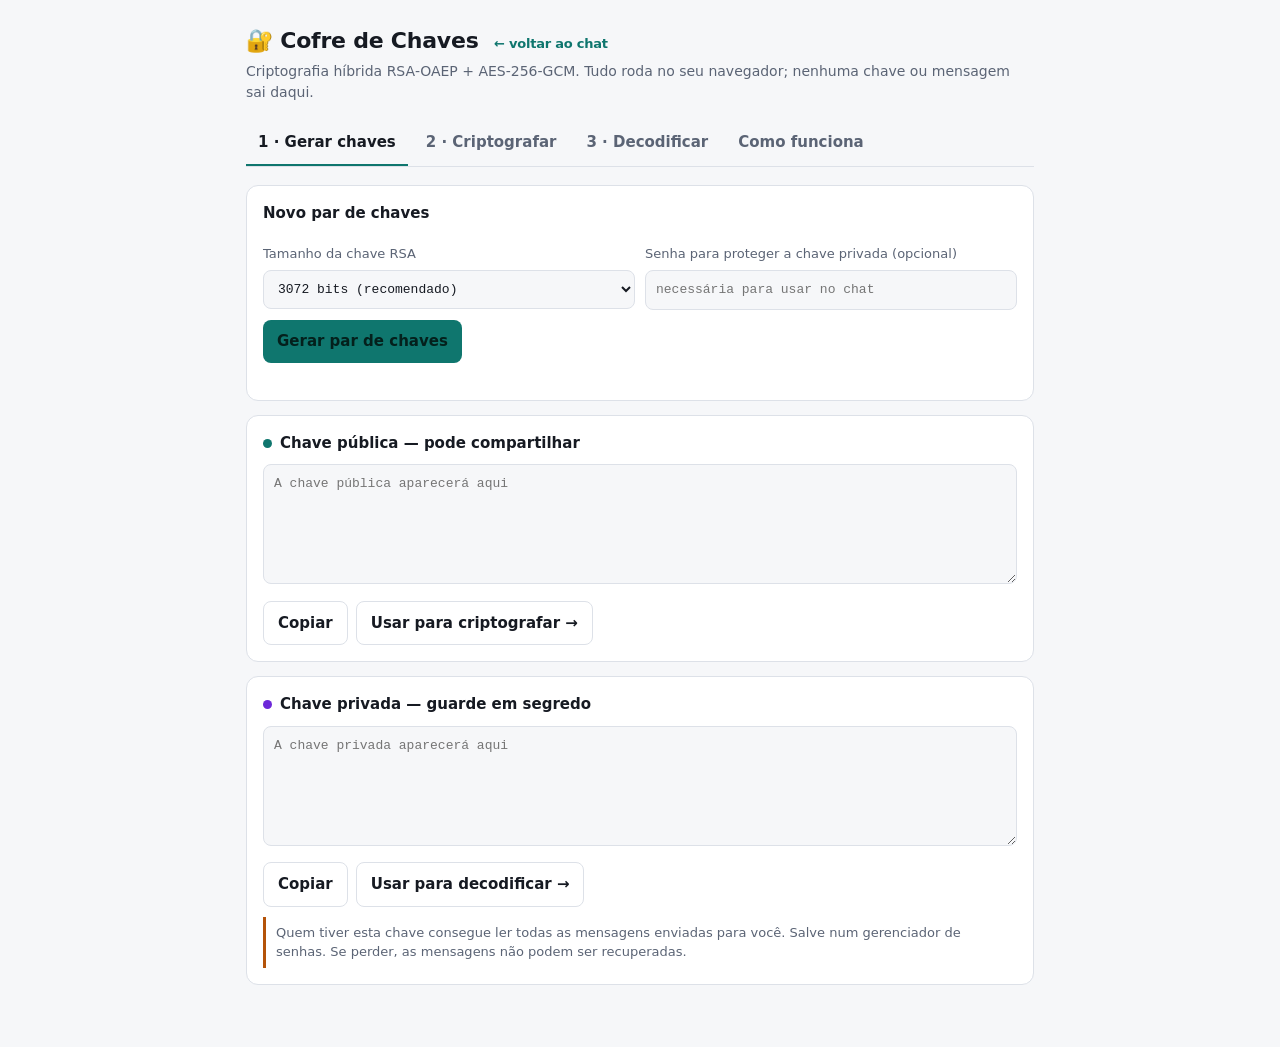
==== apps/chat-cifrado/public/chaves/index.html @ bc2c834f "Estrutura do repositório e app Chat Cifrado (Cloudflare Worker) - apps/<nome>/ por aplicação, cada u" ====
<!DOCTYPE html>
<html lang="pt-BR">
<head>
<meta charset="utf-8">
<meta name="viewport" content="width=device-width, initial-scale=1">
<title>Cofre de Chaves — criptografia pública/privada</title>
<style>
  :root{
    --bg:#0f1115; --panel:#171a21; --line:#2a2f3a; --text:#e7e9ee; --muted:#9aa3b2;
    --accent:#5eead4; --accent2:#a78bfa; --warn:#fbbf24; --err:#f87171; --ok:#4ade80;
    --mono: ui-monospace, SFMono-Regular, Menlo, Consolas, monospace;
  }
  @media (prefers-color-scheme: light){
    :root{ --bg:#f6f7f9; --panel:#ffffff; --line:#dde1e8; --text:#161a22; --muted:#5b6475;
      --accent:#0f766e; --accent2:#6d28d9; --warn:#b45309; --err:#b91c1c; --ok:#15803d; }
  }
  *{box-sizing:border-box}
  body{margin:0;background:var(--bg);color:var(--text);font:15px/1.5 system-ui,-apple-system,Segoe UI,Roboto,sans-serif}
  .wrap{max-width:820px;margin:0 auto;padding:20px 16px 48px}
  h1{font-size:22px;margin:4px 0 4px;letter-spacing:-.01em}
  .sub{color:var(--muted);margin:0 0 18px;font-size:14px}
  .tabs{display:flex;gap:6px;border-bottom:1px solid var(--line);margin-bottom:18px;overflow-x:auto}
  .tab{background:none;border:0;color:var(--muted);padding:10px 12px;font:inherit;font-weight:600;cursor:pointer;border-bottom:2px solid transparent;white-space:nowrap}
  .tab[aria-selected="true"]{color:var(--text);border-bottom-color:var(--accent)}
  .view{display:none}
  .view.on{display:block}
  .card{background:var(--panel);border:1px solid var(--line);border-radius:12px;padding:16px;margin-bottom:14px}
  .card h2{font-size:15px;margin:0 0 10px;display:flex;align-items:center;gap:8px}
  .dot{width:9px;height:9px;border-radius:50%;display:inline-block}
  .pub{background:var(--accent)} .priv{background:var(--accent2)}
  label{display:block;font-size:13px;color:var(--muted);margin:10px 0 6px}
  textarea,input,select{width:100%;background:var(--bg);color:var(--text);border:1px solid var(--line);border-radius:8px;padding:10px;font:13px/1.45 var(--mono)}
  textarea{min-height:120px;resize:vertical}
  textarea.msg{font-family:inherit;font-size:15px}
  .row{display:flex;gap:8px;flex-wrap:wrap;align-items:center;margin-top:10px}
  button.btn{background:var(--accent);color:#04201c;border:0;border-radius:8px;padding:10px 14px;font:inherit;font-weight:700;cursor:pointer}
  button.btn.alt{background:transparent;color:var(--text);border:1px solid var(--line);font-weight:600}
  button.btn:disabled{opacity:.5;cursor:wait}
  .status{font-size:13px;margin-top:8px;min-height:1em}
  .status.ok{color:var(--ok)} .status.err{color:var(--err)}
  .note{font-size:13px;color:var(--muted);border-left:3px solid var(--warn);padding:6px 10px;margin:10px 0 0}
  .grid2{display:grid;grid-template-columns:1fr 1fr;gap:10px}
  @media (max-width:560px){.grid2{grid-template-columns:1fr}}
  .fp{font:12px var(--mono);color:var(--muted);word-break:break-all;margin-top:6px}
  ol.how{padding-left:20px;margin:6px 0 0;color:var(--muted);font-size:14px}
  ol.how li{margin:4px 0}
  code{font-family:var(--mono);font-size:12.5px}
</style>
</head>
<body>
<div class="wrap">
  <h1>🔐 Cofre de Chaves <a href="/" style="font-size:13px;font-weight:600;color:var(--accent);text-decoration:none;margin-left:8px">← voltar ao chat</a></h1>
  <p class="sub">Criptografia híbrida RSA‑OAEP + AES‑256‑GCM. Tudo roda no seu navegador; nenhuma chave ou mensagem sai daqui.</p>

  <div class="tabs" role="tablist">
    <button class="tab" role="tab" data-v="gerar" aria-selected="true">1 · Gerar chaves</button>
    <button class="tab" role="tab" data-v="cifrar" aria-selected="false">2 · Criptografar</button>
    <button class="tab" role="tab" data-v="decifrar" aria-selected="false">3 · Decodificar</button>
    <button class="tab" role="tab" data-v="como" aria-selected="false">Como funciona</button>
  </div>

  <!-- GERAR -->
  <section class="view on" id="v-gerar">
    <div class="card">
      <h2>Novo par de chaves</h2>
      <div class="grid2">
        <div>
          <label for="bits">Tamanho da chave RSA</label>
          <select id="bits">
            <option value="2048">2048 bits (rápido)</option>
            <option value="3072" selected>3072 bits (recomendado)</option>
            <option value="4096">4096 bits (mais lento)</option>
          </select>
        </div>
        <div>
          <label for="pass">Senha para proteger a chave privada (opcional)</label>
          <input id="pass" type="password" placeholder="necessária para usar no chat" autocomplete="new-password">
        </div>
      </div>
      <div class="row"><button class="btn" id="btnGen">Gerar par de chaves</button></div>
      <div class="status" id="stGen"></div>
    </div>

    <div class="card">
      <h2><span class="dot pub"></span>Chave pública — pode compartilhar</h2>
      <textarea id="outPub" readonly placeholder="A chave pública aparecerá aqui"></textarea>
      <div class="fp" id="fpPub"></div>
      <div class="row">
        <button class="btn alt" data-copy="outPub">Copiar</button>
        <button class="btn alt" id="usePub">Usar para criptografar →</button>
      </div>
    </div>

    <div class="card">
      <h2><span class="dot priv"></span>Chave privada — guarde em segredo</h2>
      <textarea id="outPriv" readonly placeholder="A chave privada aparecerá aqui"></textarea>
      <div class="row">
        <button class="btn alt" data-copy="outPriv">Copiar</button>
        <button class="btn alt" id="usePriv">Usar para decodificar →</button>
      </div>
      <p class="note">Quem tiver esta chave consegue ler todas as mensagens enviadas para você. Salve num gerenciador de senhas. Se perder, as mensagens não podem ser recuperadas.</p>
    </div>
  </section>

  <!-- CIFRAR -->
  <section class="view" id="v-cifrar">
    <div class="card">
      <h2><span class="dot pub"></span>Chave pública do destinatário</h2>
      <textarea id="inPub" placeholder="-----BEGIN PUBLIC KEY-----&#10;...&#10;-----END PUBLIC KEY-----"></textarea>
      <div class="fp" id="fpIn"></div>
      <label for="plain">Mensagem</label>
      <textarea id="plain" class="msg" placeholder="Escreva a mensagem secreta"></textarea>
      <div class="row"><button class="btn" id="btnEnc">Criptografar</button></div>
      <div class="status" id="stEnc"></div>
    </div>
    <div class="card">
      <h2>Mensagem cifrada</h2>
      <textarea id="cipher" readonly placeholder="O texto cifrado aparecerá aqui — envie por qualquer canal"></textarea>
      <div class="row"><button class="btn alt" data-copy="cipher">Copiar</button></div>
    </div>
  </section>

  <!-- DECIFRAR -->
  <section class="view" id="v-decifrar">
    <div class="card">
      <h2><span class="dot priv"></span>Sua chave privada</h2>
      <textarea id="inPriv" placeholder="-----BEGIN PRIVATE KEY----- ou -----BEGIN ENCRYPTED PRIVATE KEY-----"></textarea>
      <label for="pass2">Senha da chave (se ela foi protegida)</label>
      <input id="pass2" type="password" autocomplete="current-password">
      <label for="inCipher">Mensagem cifrada</label>
      <textarea id="inCipher" placeholder="-----BEGIN MENSAGEM CIFRADA-----"></textarea>
      <div class="row"><button class="btn" id="btnDec">Decodificar</button></div>
      <div class="status" id="stDec"></div>
    </div>
    <div class="card">
      <h2>Mensagem original</h2>
      <textarea id="out" class="msg" readonly></textarea>
      <div class="row"><button class="btn alt" data-copy="out">Copiar</button></div>
    </div>
  </section>

  <!-- COMO -->
  <section class="view" id="v-como">
    <div class="card">
      <h2>Fluxo</h2>
      <ol class="how">
        <li><b>Você</b> gera o par e envia só a <b>chave pública</b> para quem vai te escrever.</li>
        <li><b>O remetente</b> cola sua chave pública na aba 2 e criptografa a mensagem.</li>
        <li>O texto cifrado pode trafegar por e‑mail, WhatsApp, etc. — sem a privada, é ilegível.</li>
        <li><b>Você</b> cola sua chave privada e o texto na aba 3 para decodificar.</li>
      </ol>
    </div>
    <div class="card">
      <h2>Por dentro</h2>
      <ol class="how">
        <li>Para cada mensagem é sorteada uma chave AES‑256 e um IV de 96 bits.</li>
        <li>O texto é cifrado com AES‑GCM (confidencialidade + detecção de adulteração).</li>
        <li>A chave AES é “embrulhada” com RSA‑OAEP/SHA‑256 usando a chave pública.</li>
        <li>Pacote: <code>versão | tamanho | chave embrulhada | IV | cifrado</code>, em Base64.</li>
        <li>Senha da privada: PBKDF2‑SHA256 (310 mil iterações) → AES‑GCM.</li>
        <li>O “fingerprint” (SHA‑256 da pública) serve para confirmar, por outro canal, que a chave é mesmo de quem diz ser.</li>
      </ol>
      <p class="note">Chaves em formato padrão SPKI/PKCS#8 (PEM). A pública é compatível com OpenSSL; a privada sem senha também.</p>
    </div>
  </section>
</div>

<script>
const C = crypto.subtle, enc = new TextEncoder(), dec = new TextDecoder();
const $ = id => document.getElementById(id);

// ---------- abas ----------
function show(v){
  document.querySelectorAll('.tab').forEach(t=>t.setAttribute('aria-selected', t.dataset.v===v));
  document.querySelectorAll('.view').forEach(s=>s.classList.toggle('on', s.id==='v-'+v));
}
document.querySelectorAll('.tab').forEach(t=>t.onclick=()=>show(t.dataset.v));

// ---------- utilidades ----------
const b64 = buf => { let s=''; const b=new Uint8Array(buf); for(let i=0;i<b.length;i+=0x8000) s+=String.fromCharCode.apply(null,b.subarray(i,i+0x8000)); return btoa(s); };
const unb64 = s => Uint8Array.from(atob(s.replace(/\s+/g,'')), c=>c.charCodeAt(0));
const pem = (label, buf) => `-----BEGIN ${label}-----\n${b64(buf).match(/.{1,64}/g).join('\n')}\n-----END ${label}-----`;
function unpem(text){
  const m = text.trim().match(/-----BEGIN ([A-Z ]+)-----([\s\S]+?)-----END \1-----/);
  if(!m) throw new Error('Formato inválido: cole o bloco completo, incluindo as linhas BEGIN/END.');
  return { label:m[1], data:unb64(m[2]) };
}
const cat = (...a) => { const n=a.reduce((s,x)=>s+x.length,0), o=new Uint8Array(n); let p=0; for(const x of a){o.set(x,p);p+=x.length;} return o; };
async function fingerprint(spki){
  const h = new Uint8Array(await C.digest('SHA-256', spki));
  return [...h.slice(0,16)].map(x=>x.toString(16).padStart(2,'0')).join('').match(/.{4}/g).join(':');
}
function status(el, msg, kind){ el.textContent=msg; el.className='status '+(kind||''); }
async function busy(btn, fn){ btn.disabled=true; try{ await fn(); } finally{ btn.disabled=false; } }

const RSA = { name:'RSA-OAEP', hash:'SHA-256' };

// ---------- proteção da privada com senha ----------
const ITER = 310000;
async function passKey(pass, salt){
  const base = await C.importKey('raw', enc.encode(pass), 'PBKDF2', false, ['deriveKey']);
  return C.deriveKey({name:'PBKDF2', salt, iterations:ITER, hash:'SHA-256'}, base, {name:'AES-GCM', length:256}, false, ['encrypt','decrypt']);
}
async function lockPriv(pkcs8, pass){
  const salt=crypto.getRandomValues(new Uint8Array(16)), iv=crypto.getRandomValues(new Uint8Array(12));
  const ct = new Uint8Array(await C.encrypt({name:'AES-GCM', iv}, await passKey(pass,salt), pkcs8));
  return cat(new Uint8Array([1]), salt, iv, ct);
}
async function unlockPriv(blob, pass){
  if(blob[0]!==1) throw new Error('Versão de chave protegida desconhecida.');
  const salt=blob.slice(1,17), iv=blob.slice(17,29), ct=blob.slice(29);
  try{ return new Uint8Array(await C.decrypt({name:'AES-GCM', iv}, await passKey(pass,salt), ct)); }
  catch{ throw new Error('Senha incorreta.'); }
}

// ---------- gerar ----------
$('btnGen').onclick = e => busy(e.target, async ()=>{
  const st=$('stGen'); status(st,'Gerando… (pode levar alguns segundos)');
  try{
    const kp = await C.generateKey({...RSA, modulusLength:+$('bits').value, publicExponent:new Uint8Array([1,0,1])}, true, ['encrypt','decrypt']);
    const spki = new Uint8Array(await C.exportKey('spki', kp.publicKey));
    const pkcs8 = new Uint8Array(await C.exportKey('pkcs8', kp.privateKey));
    const pass = $('pass').value;
    $('outPub').value = pem('PUBLIC KEY', spki);
    $('outPriv').value = pass ? pem('ENCRYPTED PRIVATE KEY', await lockPriv(pkcs8, pass)) : pem('PRIVATE KEY', pkcs8);
    $('fpPub').textContent = 'Fingerprint: ' + await fingerprint(spki);
    status(st, pass ? 'Pronto. Chave privada protegida por senha.' : 'Pronto.', 'ok');
  }catch(err){ status(st, 'Erro: '+err.message, 'err'); }
});
$('usePub').onclick = ()=>{ if($('outPub').value){ $('inPub').value=$('outPub').value; updFp(); } show('cifrar'); };
$('usePriv').onclick = ()=>{ if($('outPriv').value){ $('inPriv').value=$('outPriv').value; $('pass2').value=$('pass').value; } show('decifrar'); };

// ---------- fingerprint ao colar a pública ----------
async function updFp(){
  try{ const {label,data}=unpem($('inPub').value); if(label!=='PUBLIC KEY') throw 0; $('fpIn').textContent='Fingerprint: '+await fingerprint(data); }
  catch{ $('fpIn').textContent=''; }
}
$('inPub').addEventListener('input', updFp);

// ---------- criptografar ----------
$('btnEnc').onclick = e => busy(e.target, async ()=>{
  const st=$('stEnc'); status(st,'');
  try{
    const {label,data} = unpem($('inPub').value);
    if(label!=='PUBLIC KEY') throw new Error('Isso não é uma chave pública. Para criptografar use a PUBLIC KEY.');
    const pub = await C.importKey('spki', data, RSA, false, ['encrypt']);
    const msg = $('plain').value; if(!msg) throw new Error('Escreva uma mensagem.');
    const aesRaw = crypto.getRandomValues(new Uint8Array(32)), iv = crypto.getRandomValues(new Uint8Array(12));
    const aes = await C.importKey('raw', aesRaw, 'AES-GCM', false, ['encrypt']);
    const ct = new Uint8Array(await C.encrypt({name:'AES-GCM', iv}, aes, enc.encode(msg)));
    const wk = new Uint8Array(await C.encrypt(RSA, pub, aesRaw));
    aesRaw.fill(0);
    const packet = cat(new Uint8Array([1, wk.length>>8, wk.length&255]), wk, iv, ct);
    $('cipher').value = pem('MENSAGEM CIFRADA', packet);
    status(st, 'Mensagem criptografada. Só o dono da chave privada consegue ler.', 'ok');
  }catch(err){ status(st, 'Erro: '+(err.message||'chave pública inválida.'), 'err'); }
});

// ---------- decodificar ----------
$('btnDec').onclick = e => busy(e.target, async ()=>{
  const st=$('stDec'); status(st,''); $('out').value='';
  try{
    let {label,data} = unpem($('inPriv').value);
    if(label==='PUBLIC KEY') throw new Error('Você colou a chave pública. Para decodificar é preciso a chave PRIVADA.');
    if(label==='ENCRYPTED PRIVATE KEY'){
      if(!$('pass2').value) throw new Error('Esta chave é protegida — informe a senha.');
      data = await unlockPriv(data, $('pass2').value);
    } else if(label!=='PRIVATE KEY') throw new Error('Chave privada não reconhecida.');
    let priv;
    try{ priv = await C.importKey('pkcs8', data, RSA, false, ['decrypt']); }
    catch{ throw new Error('Não foi possível ler a chave privada (formato RSA PKCS#8 esperado).'); }
    data.fill(0);

    const m = unpem($('inCipher').value);
    if(m.label!=='MENSAGEM CIFRADA') throw new Error('Cole a mensagem cifrada completa.');
    const p = m.data; if(p[0]!==1) throw new Error('Versão de mensagem desconhecida.');
    const n = (p[1]<<8)|p[2], wk=p.slice(3,3+n), iv=p.slice(3+n,15+n), ct=p.slice(15+n);
    let aesRaw;
    try{ aesRaw = await C.decrypt(RSA, priv, wk); }
    catch{ throw new Error('Esta mensagem não foi criptografada para esta chave.'); }
    const aes = await C.importKey('raw', aesRaw, 'AES-GCM', false, ['decrypt']);
    let pt;
    try{ pt = await C.decrypt({name:'AES-GCM', iv}, aes, ct); }
    catch{ throw new Error('Mensagem corrompida ou adulterada.'); }
    $('out').value = dec.decode(pt);
    status(st, 'Mensagem decodificada e íntegra.', 'ok');
  }catch(err){ status(st, 'Erro: '+err.message, 'err'); }
});

// ---------- copiar ----------
document.querySelectorAll('[data-copy]').forEach(b=>b.onclick=async ()=>{
  const ta=$(b.dataset.copy); if(!ta.value) return;
  const old=b.textContent;
  try{ await navigator.clipboard.writeText(ta.value); b.textContent='Copiado ✓'; }
  catch{ ta.focus(); ta.select(); b.textContent='Selecionado — copie manualmente'; }
  setTimeout(()=>b.textContent=old, 1800);
});
</script>
</body>
</html>
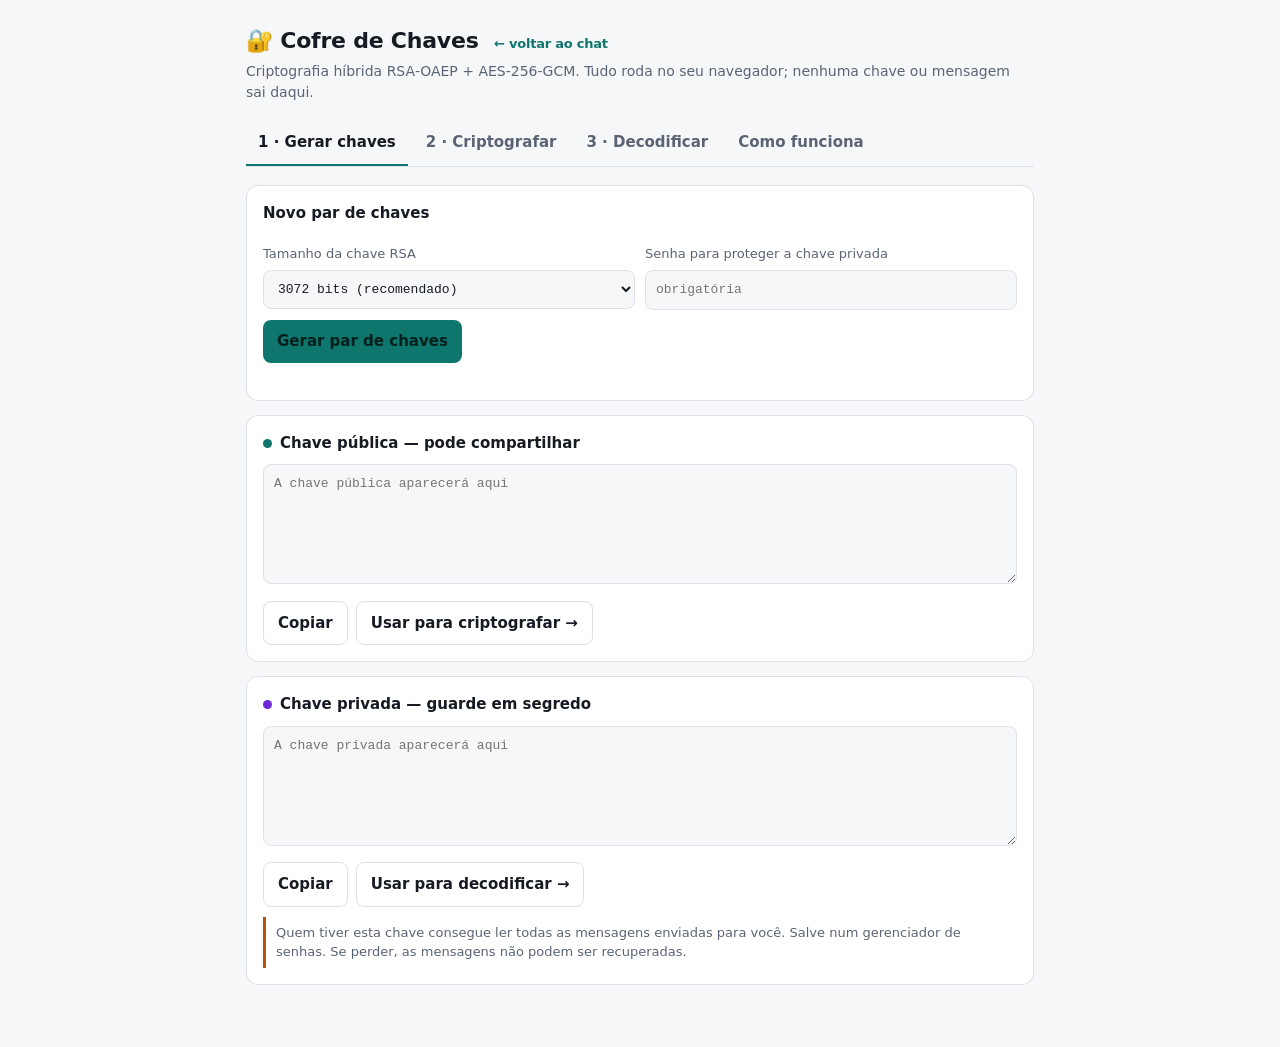
==== commit 85b6aa7e: "chaves: senha obrigatória ao gerar o par (texto consistente) Co-Authored-By: Claude Opus 5.5 <norepl" ====
--- a/apps/chat-cifrado/public/chaves/index.html
+++ b/apps/chat-cifrado/public/chaves/index.html
@@ -73,8 +73,8 @@
           </select>
         </div>
         <div>
-          <label for="pass">Senha para proteger a chave privada (opcional)</label>
-          <input id="pass" type="password" placeholder="necessária para usar no chat" autocomplete="new-password">
+          <label for="pass">Senha para proteger a chave privada</label>
+          <input id="pass" type="password" placeholder="obrigatória" autocomplete="new-password">
         </div>
       </div>
       <div class="row"><button class="btn" id="btnGen">Gerar par de chaves</button></div>
@@ -217,6 +217,7 @@
 $('btnGen').onclick = e => busy(e.target, async ()=>{
   const st=$('stGen'); status(st,'Gerando… (pode levar alguns segundos)');
   try{
+    if(!$('pass').value) throw new Error('Defina uma senha para proteger a chave privada.');
     const kp = await C.generateKey({...RSA, modulusLength:+$('bits').value, publicExponent:new Uint8Array([1,0,1])}, true, ['encrypt','decrypt']);
     const spki = new Uint8Array(await C.exportKey('spki', kp.publicKey));
     const pkcs8 = new Uint8Array(await C.exportKey('pkcs8', kp.privateKey));
@@ -224,7 +225,7 @@
     $('outPub').value = pem('PUBLIC KEY', spki);
     $('outPriv').value = pass ? pem('ENCRYPTED PRIVATE KEY', await lockPriv(pkcs8, pass)) : pem('PRIVATE KEY', pkcs8);
     $('fpPub').textContent = 'Fingerprint: ' + await fingerprint(spki);
-    status(st, pass ? 'Pronto. Chave privada protegida por senha.' : 'Pronto.', 'ok');
+    status(st, 'Pronto. Chave privada protegida por senha.', 'ok');
   }catch(err){ status(st, 'Erro: '+err.message, 'err'); }
 });
 $('usePub').onclick = ()=>{ if($('outPub').value){ $('inPub').value=$('outPub').value; updFp(); } show('cifrar'); };
@@ -287,6 +288,8 @@
   }catch(err){ status(st, 'Erro: '+err.message, 'err'); }
 });
 
+$('pass2').addEventListener('keydown', e=>{ if(e.key==='Enter'){ e.preventDefault(); if(!$('btnDec').disabled) $('btnDec').click(); } });
+
 // ---------- copiar ----------
 document.querySelectorAll('[data-copy]').forEach(b=>b.onclick=async ()=>{
   const ta=$(b.dataset.copy); if(!ta.value) return;
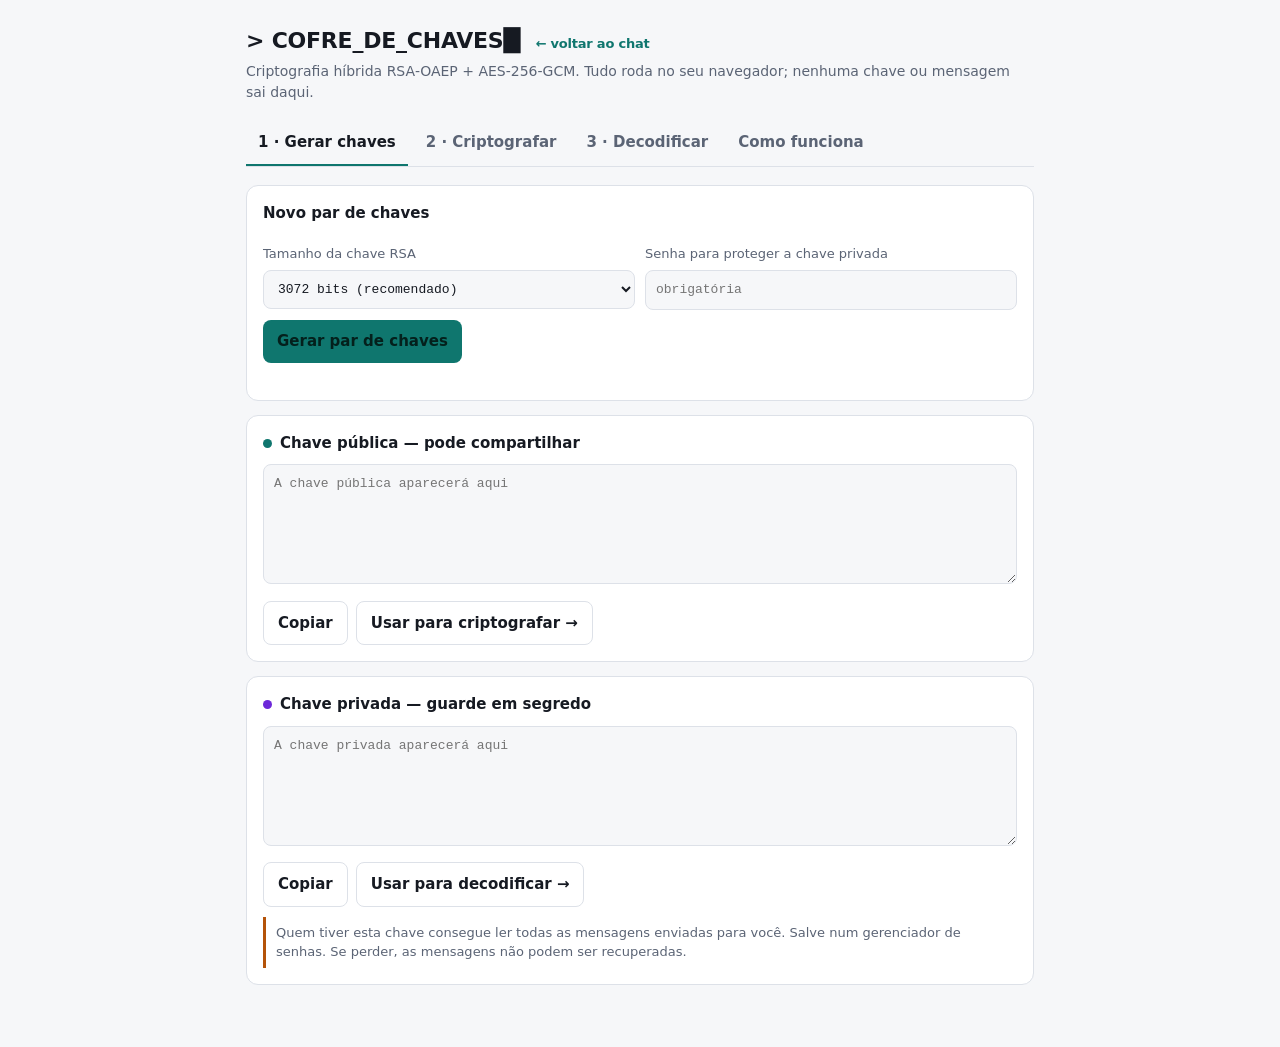
==== commit f6ecc479: "chat-cifrado: tema terminal retrô e animação no cabeçalho Preto e branco, fonte monoespaçada, linhas" ====
--- a/apps/chat-cifrado/public/chaves/index.html
+++ b/apps/chat-cifrado/public/chaves/index.html
@@ -46,10 +46,12 @@
   ol.how li{margin:4px 0}
   code{font-family:var(--mono);font-size:12.5px}
 </style>
+<link rel="stylesheet" href="/retro.css">
 </head>
 <body>
 <div class="wrap">
-  <h1>🔐 Cofre de Chaves <a href="/" style="font-size:13px;font-weight:600;color:var(--accent);text-decoration:none;margin-left:8px">← voltar ao chat</a></h1>
+  <h1><span class="prompt">&gt; </span><span data-scramble="COFRE_DE_CHAVES">COFRE_DE_CHAVES</span><span class="cur">█</span> <a href="/" style="font-size:13px;font-weight:600;color:var(--accent);text-decoration:none;margin-left:8px">← voltar ao chat</a></h1>
+  <div class="hx-stream" aria-hidden="true"></div>
   <p class="sub">Criptografia híbrida RSA‑OAEP + AES‑256‑GCM. Tudo roda no seu navegador; nenhuma chave ou mensagem sai daqui.</p>
 
   <div class="tabs" role="tablist">
@@ -299,5 +301,6 @@
   setTimeout(()=>b.textContent=old, 1800);
 });
 </script>
+<script src="/retro.js" defer></script>
 </body>
 </html>
